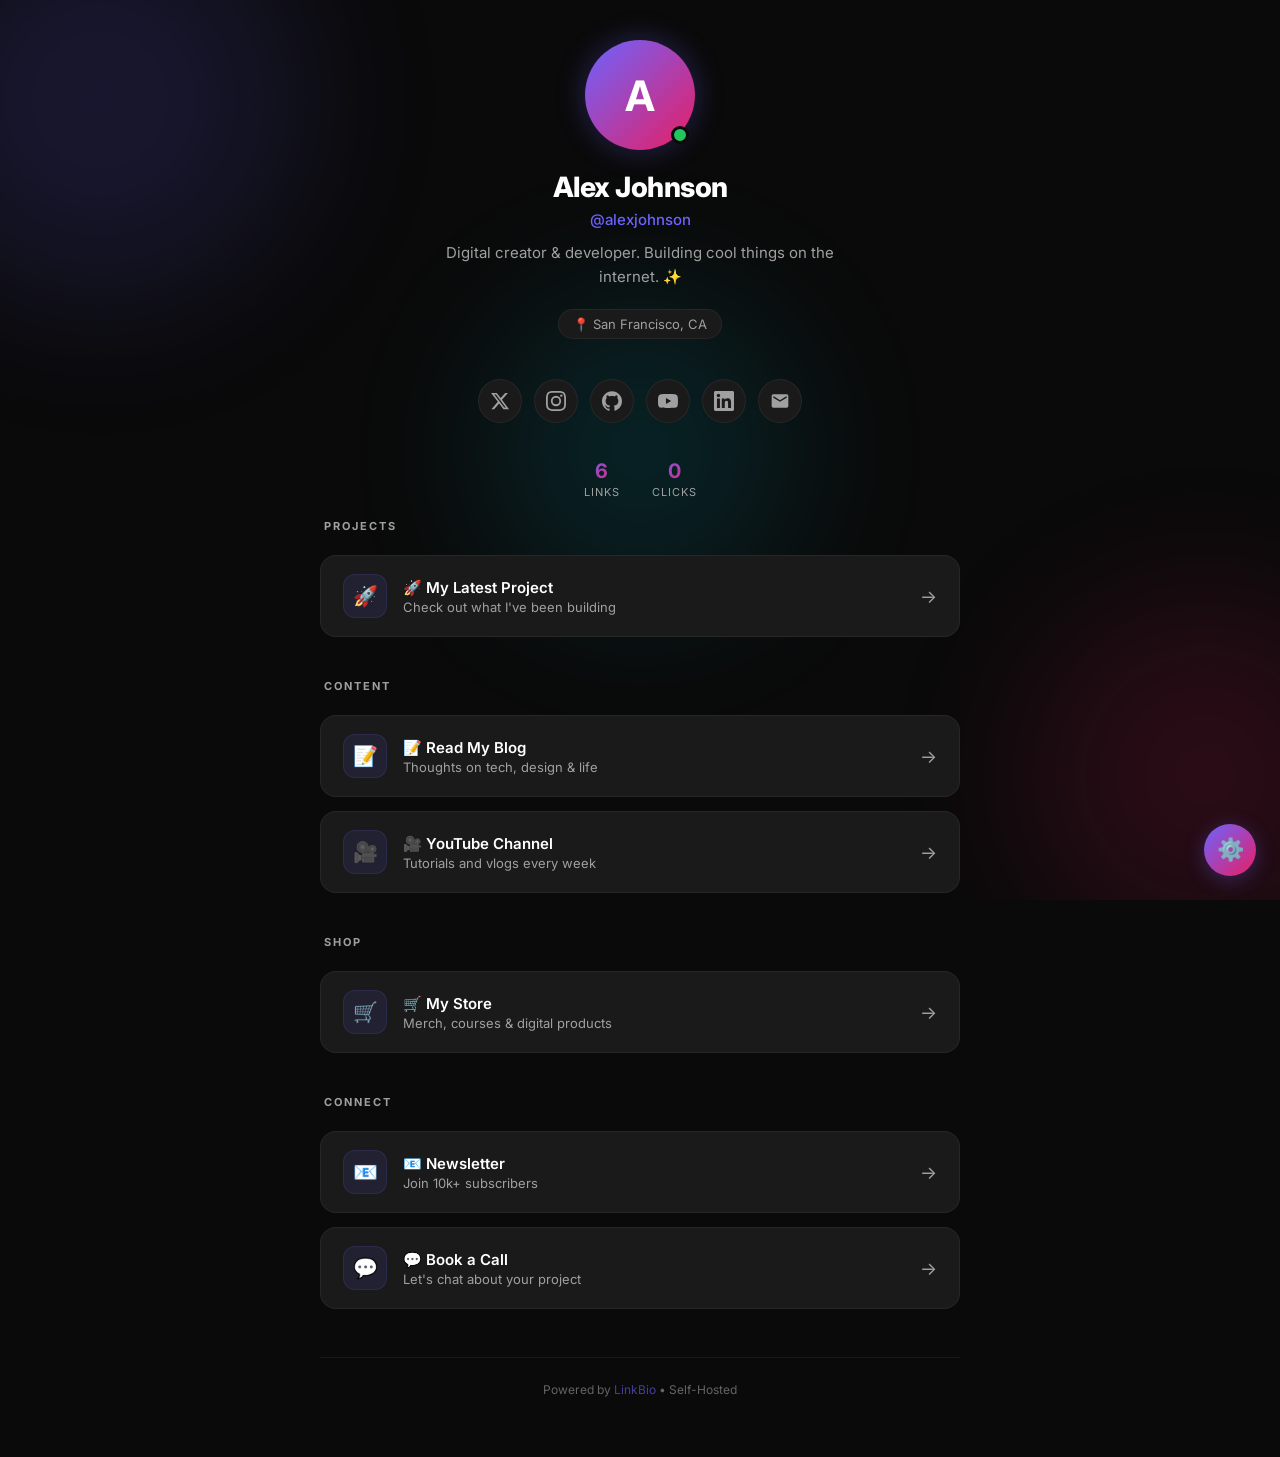
==== linktree.html @ ce6daad7 "Add files via upload" ====
<!DOCTYPE html>
<html lang="en">
<head>
    <meta charset="UTF-8">
    <meta name="viewport" content="width=device-width, initial-scale=1.0">
    <title>LinkBio - Self-Hosted Link in Bio Tool</title>
    <meta name="description" content="My links, all in one place.">
    <meta property="og:title" content="LinkBio">
    <meta property="og:description" content="All my important links in one place.">
    <meta property="og:type" content="website">
    <link rel="preconnect" href="https://fonts.googleapis.com">
    <link rel="preconnect" href="https://fonts.gstatic.com" crossorigin>
    <link href="https://fonts.googleapis.com/css2?family=Inter:wght@300;400;500;600;700;800&display=swap" rel="stylesheet">
    <style>
        :root {
            --bg-primary: #0a0a0a;
            --bg-secondary: #141414;
            --bg-card: #1a1a1a;
            --bg-card-hover: #222222;
            --text-primary: #ffffff;
            --text-secondary: #a0a0a0;
            --accent: #6c63ff;
            --accent-hover: #5a52d5;
            --accent-glow: rgba(108, 99, 255, 0.3);
            --border: rgba(255, 255, 255, 0.06);
            --border-hover: rgba(255, 255, 255, 0.12);
            --gradient-1: linear-gradient(135deg, #6c63ff 0%, #e91e63 100%);
            --gradient-2: linear-gradient(135deg, #667eea 0%, #764ba2 100%);
            --shadow-sm: 0 2px 8px rgba(0, 0, 0, 0.3);
            --shadow-md: 0 4px 20px rgba(0, 0, 0, 0.4);
            --shadow-lg: 0 8px 40px rgba(0, 0, 0, 0.5);
            --radius: 16px;
            --radius-sm: 12px;
            --transition: all 0.3s cubic-bezier(0.4, 0, 0.2, 1);
        }

        * {
            margin: 0;
            padding: 0;
            box-sizing: border-box;
        }

        body {
            font-family: 'Inter', -apple-system, BlinkMacSystemFont, sans-serif;
            background: var(--bg-primary);
            color: var(--text-primary);
            min-height: 100vh;
            overflow-x: hidden;
            -webkit-font-smoothing: antialiased;
            -moz-osx-font-smoothing: grayscale;
        }

        .bg-effects {
            position: fixed;
            top: 0;
            left: 0;
            width: 100%;
            height: 100%;
            z-index: 0;
            pointer-events: none;
            overflow: hidden;
        }

        .bg-orb {
            position: absolute;
            border-radius: 50%;
            filter: blur(80px);
            opacity: 0.15;
            animation: float 20s ease-in-out infinite;
        }

        .bg-orb-1 {
            width: 400px;
            height: 400px;
            background: #6c63ff;
            top: -100px;
            left: -100px;
            animation-delay: 0s;
        }

        .bg-orb-2 {
            width: 350px;
            height: 350px;
            background: #e91e63;
            bottom: -50px;
            right: -100px;
            animation-delay: -7s;
        }

        .bg-orb-3 {
            width: 300px;
            height: 300px;
            background: #00bcd4;
            top: 50%;
            left: 50%;
            transform: translate(-50%, -50%);
            animation-delay: -14s;
        }

        @keyframes float {
            0%, 100% { transform: translate(0, 0) scale(1); }
            25% { transform: translate(30px, -30px) scale(1.05); }
            50% { transform: translate(-20px, 20px) scale(0.95); }
            75% { transform: translate(20px, 10px) scale(1.02); }
        }

        .container {
            position: relative;
            z-index: 1;
            max-width: 680px;
            margin: 0 auto;
            padding: 40px 20px 60px;
        }

        /* Admin Panel */
        .admin-toggle {
            position: fixed;
            bottom: 24px;
            right: 24px;
            z-index: 1000;
            width: 52px;
            height: 52px;
            border-radius: 50%;
            background: var(--gradient-1);
            border: none;
            color: white;
            font-size: 22px;
            cursor: pointer;
            box-shadow: 0 4px 20px var(--accent-glow);
            transition: var(--transition);
            display: flex;
            align-items: center;
            justify-content: center;
        }

        .admin-toggle:hover {
            transform: scale(1.1);
            box-shadow: 0 6px 30px var(--accent-glow);
        }

        .admin-overlay {
            display: none;
            position: fixed;
            top: 0;
            left: 0;
            width: 100%;
            height: 100%;
            background: rgba(0, 0, 0, 0.7);
            backdrop-filter: blur(8px);
            z-index: 999;
            animation: fadeIn 0.3s ease;
        }

        .admin-overlay.active {
            display: flex;
            align-items: center;
            justify-content: center;
        }

        @keyframes fadeIn {
            from { opacity: 0; }
            to { opacity: 1; }
        }

        .admin-panel {
            background: var(--bg-secondary);
            border: 1px solid var(--border);
            border-radius: var(--radius);
            padding: 32px;
            width: 90%;
            max-width: 560px;
            max-height: 85vh;
            overflow-y: auto;
            box-shadow: var(--shadow-lg);
            animation: slideUp 0.3s ease;
        }

        .admin-panel::-webkit-scrollbar {
            width: 6px;
        }

        .admin-panel::-webkit-scrollbar-track {
            background: transparent;
        }

        .admin-panel::-webkit-scrollbar-thumb {
            background: var(--border-hover);
            border-radius: 3px;
        }

        @keyframes slideUp {
            from { transform: translateY(30px); opacity: 0; }
            to { transform: translateY(0); opacity: 1; }
        }

        .admin-header {
            display: flex;
            align-items: center;
            justify-content: space-between;
            margin-bottom: 28px;
        }

        .admin-header h2 {
            font-size: 22px;
            font-weight: 700;
            background: var(--gradient-1);
            -webkit-background-clip: text;
            -webkit-text-fill-color: transparent;
            background-clip: text;
        }

        .admin-close {
            background: none;
            border: none;
            color: var(--text-secondary);
            font-size: 28px;
            cursor: pointer;
            padding: 4px;
            transition: var(--transition);
            line-height: 1;
        }

        .admin-close:hover {
            color: var(--text-primary);
        }

        .admin-section {
            margin-bottom: 28px;
        }

        .admin-section h3 {
            font-size: 13px;
            font-weight: 600;
            text-transform: uppercase;
            letter-spacing: 1.5px;
            color: var(--text-secondary);
            margin-bottom: 14px;
        }

        .form-group {
            margin-bottom: 16px;
        }

        .form-group label {
            display: block;
            font-size: 13px;
            font-weight: 500;
            color: var(--text-secondary);
            margin-bottom: 6px;
        }

        .form-group input,
        .form-group textarea,
        .form-group select {
            width: 100%;
            padding: 12px 16px;
            background: var(--bg-card);
            border: 1px solid var(--border);
            border-radius: var(--radius-sm);
            color: var(--text-primary);
            font-size: 14px;
            font-family: inherit;
            transition: var(--transition);
            outline: none;
        }

        .form-group input:focus,
        .form-group textarea:focus,
        .form-group select:focus {
            border-color: var(--accent);
            box-shadow: 0 0 0 3px var(--accent-glow);
        }

        .form-group textarea {
            resize: vertical;
            min-height: 80px;
        }

        .btn {
            display: inline-flex;
            align-items: center;
            gap: 8px;
            padding: 12px 24px;
            border-radius: var(--radius-sm);
            font-size: 14px;
            font-weight: 600;
            font-family: inherit;
            cursor: pointer;
            transition: var(--transition);
            border: none;
            text-decoration: none;
        }

        .btn-primary {
            background: var(--gradient-1);
            color: white;
            box-shadow: 0 4px 15px var(--accent-glow);
        }

        .btn-primary:hover {
            transform: translateY(-1px);
            box-shadow: 0 6px 25px var(--accent-glow);
        }

        .btn-secondary {
            background: var(--bg-card);
            color: var(--text-primary);
            border: 1px solid var(--border);
        }

        .btn-secondary:hover {
            border-color: var(--border-hover);
            background: var(--bg-card-hover);
        }

        .btn-danger {
            background: rgba(239, 68, 68, 0.15);
            color: #ef4444;
            border: 1px solid rgba(239, 68, 68, 0.2);
        }

        .btn-danger:hover {
            background: rgba(239, 68, 68, 0.25);
        }

        .btn-sm {
            padding: 8px 14px;
            font-size: 12px;
        }

        .admin-link-item {
            background: var(--bg-card);
            border: 1px solid var(--border);
            border-radius: var(--radius-sm);
            padding: 16px;
            margin-bottom: 12px;
            transition: var(--transition);
        }

        .admin-link-item:hover {
            border-color: var(--border-hover);
        }

        .admin-link-header {
            display: flex;
            align-items: center;
            justify-content: space-between;
            margin-bottom: 12px;
        }

        .admin-link-title {
            font-weight: 600;
            font-size: 14px;
        }

        .admin-link-actions {
            display: flex;
            gap: 6px;
        }

        .admin-btn-row {
            display: flex;
            gap: 10px;
            flex-wrap: wrap;
        }

        /* Profile Section */
        .profile {
            text-align: center;
            margin-bottom: 40px;
        }

        .avatar-wrapper {
            position: relative;
            display: inline-block;
            margin-bottom: 20px;
        }

        .avatar {
            width: 110px;
            height: 110px;
            border-radius: 50%;
            object-fit: cover;
            border: 3px solid transparent;
            background-image: var(--gradient-1);
            background-origin: border-box;
            background-clip: content-box, border-box;
            box-shadow: 0 0 30px var(--accent-glow);
            transition: var(--transition);
        }

        .avatar:hover {
            transform: scale(1.05);
            box-shadow: 0 0 40px var(--accent-glow);
        }

        .avatar-placeholder {
            width: 110px;
            height: 110px;
            border-radius: 50%;
            background: var(--gradient-1);
            display: flex;
            align-items: center;
            justify-content: center;
            font-size: 42px;
            font-weight: 700;
            color: white;
            box-shadow: 0 0 30px var(--accent-glow);
            transition: var(--transition);
        }

        .avatar-placeholder:hover {
            transform: scale(1.05);
        }

        .status-dot {
            position: absolute;
            bottom: 6px;
            right: 6px;
            width: 18px;
            height: 18px;
            background: #22c55e;
            border-radius: 50%;
            border: 3px solid var(--bg-primary);
            animation: pulse 2s infinite;
        }

        @keyframes pulse {
            0%, 100% { box-shadow: 0 0 0 0 rgba(34, 197, 94, 0.4); }
            50% { box-shadow: 0 0 0 8px rgba(34, 197, 94, 0); }
        }

        .profile-name {
            font-size: 28px;
            font-weight: 800;
            margin-bottom: 6px;
            letter-spacing: -0.5px;
        }

        .profile-handle {
            font-size: 15px;
            color: var(--accent);
            margin-bottom: 12px;
            font-weight: 500;
        }

        .profile-bio {
            font-size: 15px;
            color: var(--text-secondary);
            line-height: 1.6;
            max-width: 420px;
            margin: 0 auto 20px;
        }

        .profile-location {
            display: inline-flex;
            align-items: center;
            gap: 6px;
            font-size: 13px;
            color: var(--text-secondary);
            background: var(--bg-card);
            padding: 6px 14px;
            border-radius: 20px;
            border: 1px solid var(--border);
        }

        /* Social Icons */
        .social-icons {
            display: flex;
            justify-content: center;
            gap: 12px;
            margin: 24px 0 36px;
            flex-wrap: wrap;
        }

        .social-icon {
            width: 44px;
            height: 44px;
            border-radius: 50%;
            background: var(--bg-card);
            border: 1px solid var(--border);
            display: flex;
            align-items: center;
            justify-content: center;
            color: var(--text-secondary);
            text-decoration: none;
            font-size: 18px;
            transition: var(--transition);
        }

        .social-icon:hover {
            background: var(--accent);
            border-color: var(--accent);
            color: white;
            transform: translateY(-3px);
            box-shadow: 0 8px 25px var(--accent-glow);
        }

        .social-icon svg {
            width: 20px;
            height: 20px;
            fill: currentColor;
        }

        /* Links */
        .links-section {
            display: flex;
            flex-direction: column;
            gap: 14px;
        }

        .link-card {
            display: flex;
            align-items: center;
            padding: 18px 22px;
            background: var(--bg-card);
            border: 1px solid var(--border);
            border-radius: var(--radius);
            text-decoration: none;
            color: var(--text-primary);
            transition: var(--transition);
            position: relative;
            overflow: hidden;
            cursor: pointer;
        }

        .link-card::before {
            content: '';
            position: absolute;
            top: 0;
            left: 0;
            width: 100%;
            height: 100%;
            background: var(--gradient-1);
            opacity: 0;
            transition: opacity 0.3s ease;
        }

        .link-card:hover {
            transform: translateY(-3px);
            border-color: var(--border-hover);
            box-shadow: var(--shadow-md);
        }

        .link-card:hover::before {
            opacity: 0.05;
        }

        .link-card:active {
            transform: translateY(-1px);
        }

        .link-icon {
            width: 44px;
            height: 44px;
            border-radius: var(--radius-sm);
            display: flex;
            align-items: center;
            justify-content: center;
            font-size: 20px;
            margin-right: 16px;
            flex-shrink: 0;
            position: relative;
            z-index: 1;
            background: rgba(108, 99, 255, 0.1);
            border: 1px solid rgba(108, 99, 255, 0.15);
        }

        .link-content {
            flex: 1;
            min-width: 0;
            position: relative;
            z-index: 1;
        }

        .link-title {
            font-size: 15px;
            font-weight: 600;
            margin-bottom: 2px;
            white-space: nowrap;
            overflow: hidden;
            text-overflow: ellipsis;
        }

        .link-description {
            font-size: 13px;
            color: var(--text-secondary);
            white-space: nowrap;
            overflow: hidden;
            text-overflow: ellipsis;
        }

        .link-arrow {
            position: relative;
            z-index: 1;
            color: var(--text-secondary);
            font-size: 18px;
            margin-left: 12px;
            transition: var(--transition);
            flex-shrink: 0;
        }

        .link-card:hover .link-arrow {
            color: var(--accent);
            transform: translateX(3px);
        }

        /* Category Labels */
        .category-label {
            font-size: 11px;
            font-weight: 700;
            text-transform: uppercase;
            letter-spacing: 2px;
            color: var(--text-secondary);
            margin: 28px 0 8px;
            padding-left: 4px;
        }

        .category-label:first-child {
            margin-top: 0;
        }

        /* Footer */
        .footer {
            text-align: center;
            margin-top: 48px;
            padding-top: 24px;
            border-top: 1px solid var(--border);
        }

        .footer-text {
            font-size: 12px;
            color: var(--text-secondary);
            opacity: 0.6;
        }

        .footer-text a {
            color: var(--accent);
            text-decoration: none;
        }

        /* Stats */
        .stats-bar {
            display: flex;
            justify-content: center;
            gap: 32px;
            margin: 20px 0;
        }

        .stat-item {
            text-align: center;
        }

        .stat-number {
            font-size: 20px;
            font-weight: 700;
            background: var(--gradient-1);
            -webkit-background-clip: text;
            -webkit-text-fill-color: transparent;
            background-clip: text;
        }

        .stat-label {
            font-size: 11px;
            color: var(--text-secondary);
            text-transform: uppercase;
            letter-spacing: 1px;
            margin-top: 2px;
        }

        /* Theme selector */
        .theme-grid {
            display: grid;
            grid-template-columns: repeat(4, 1fr);
            gap: 8px;
        }

        .theme-option {
            width: 100%;
            aspect-ratio: 1;
            border-radius: 10px;
            border: 2px solid var(--border);
            cursor: pointer;
            transition: var(--transition);
            position: relative;
        }

        .theme-option:hover,
        .theme-option.active {
            border-color: var(--accent);
            transform: scale(1.05);
        }

        .theme-option.active::after {
            content: '✓';
            position: absolute;
            top: 50%;
            left: 50%;
            transform: translate(-50%, -50%);
            color: white;
            font-size: 16px;
            font-weight: bold;
            text-shadow: 0 1px 3px rgba(0,0,0,0.5);
        }

        /* Toast */
        .toast {
            position: fixed;
            bottom: 90px;
            left: 50%;
            transform: translateX(-50%) translateY(20px);
            background: var(--bg-card);
            color: var(--text-primary);
            padding: 12px 24px;
            border-radius: var(--radius-sm);
            border: 1px solid var(--border);
            font-size: 14px;
            font-weight: 500;
            box-shadow: var(--shadow-lg);
            opacity: 0;
            transition: all 0.3s ease;
            z-index: 2000;
            pointer-events: none;
        }

        .toast.show {
            opacity: 1;
            transform: translateX(-50%) translateY(0);
        }

        /* Password modal */
        .password-modal {
            display: none;
            position: fixed;
            top: 0;
            left: 0;
            width: 100%;
            height: 100%;
            background: rgba(0,0,0,0.8);
            backdrop-filter: blur(8px);
            z-index: 1001;
            align-items: center;
            justify-content: center;
        }

        .password-modal.active {
            display: flex;
        }

        .password-box {
            background: var(--bg-secondary);
            border: 1px solid var(--border);
            border-radius: var(--radius);
            padding: 32px;
            width: 90%;
            max-width: 380px;
            text-align: center;
            animation: slideUp 0.3s ease;
        }

        .password-box h3 {
            margin-bottom: 8px;
            font-size: 18px;
        }

        .password-box p {
            color: var(--text-secondary);
            font-size: 13px;
            margin-bottom: 20px;
        }

        .password-box .form-group {
            margin-bottom: 16px;
        }

        .password-error {
            color: #ef4444;
            font-size: 13px;
            margin-top: 8px;
            display: none;
        }

        /* Responsive */
        @media (max-width: 480px) {
            .container {
                padding: 24px 16px 48px;
            }

            .profile-name {
                font-size: 24px;
            }

            .link-card {
                padding: 14px 16px;
            }

            .link-icon {
                width: 38px;
                height: 38px;
                font-size: 17px;
                margin-right: 12px;
            }

            .admin-panel {
                padding: 24px;
                width: 95%;
            }

            .stats-bar {
                gap: 24px;
            }

            .social-icons {
                gap: 8px;
            }
        }

        /* Animations */
        .fade-in {
            animation: fadeInUp 0.5s ease forwards;
            opacity: 0;
        }

        @keyframes fadeInUp {
            from { opacity: 0; transform: translateY(15px); }
            to { opacity: 1; transform: translateY(0); }
        }

        .link-card:nth-child(1) { animation-delay: 0.05s; }
        .link-card:nth-child(2) { animation-delay: 0.1s; }
        .link-card:nth-child(3) { animation-delay: 0.15s; }
        .link-card:nth-child(4) { animation-delay: 0.2s; }
        .link-card:nth-child(5) { animation-delay: 0.25s; }
        .link-card:nth-child(6) { animation-delay: 0.3s; }
        .link-card:nth-child(7) { animation-delay: 0.35s; }
        .link-card:nth-child(8) { animation-delay: 0.4s; }
        .link-card:nth-child(9) { animation-delay: 0.45s; }
        .link-card:nth-child(10) { animation-delay: 0.5s; }

        /* Print */
        @media print {
            .admin-toggle, .bg-effects, .toast { display: none !important; }
            body { background: white; color: black; }
        }
    </style>
</head>
<body>
    <div class="bg-effects">
        <div class="bg-orb bg-orb-1"></div>
        <div class="bg-orb bg-orb-2"></div>
        <div class="bg-orb bg-orb-3"></div>
    </div>

    <div class="container" id="mainContainer">
        <!-- Content rendered by JS -->
    </div>

    <button class="admin-toggle" id="adminToggle" title="Admin Panel">⚙️</button>

    <div class="toast" id="toast"></div>

    <!-- Password Modal -->
    <div class="password-modal" id="passwordModal">
        <div class="password-box">
            <h3>🔒 Admin Access</h3>
            <p>Enter your password to access the admin panel.</p>
            <div class="form-group">
                <input type="password" id="passwordInput" placeholder="Enter password..." autocomplete="off">
                <div class="password-error" id="passwordError">Incorrect password. Please try again.</div>
            </div>
            <div class="admin-btn-row" style="justify-content: center;">
                <button class="btn btn-primary" onclick="checkPassword()">Unlock</button>
                <button class="btn btn-secondary" onclick="closePasswordModal()">Cancel</button>
            </div>
        </div>
    </div>

    <!-- Admin Panel -->
    <div class="admin-overlay" id="adminOverlay">
        <div class="admin-panel">
            <div class="admin-header">
                <h2>⚡ Admin Panel</h2>
                <button class="admin-close" onclick="closeAdmin()">&times;</button>
            </div>

            <!-- Profile Settings -->
            <div class="admin-section">
                <h3>👤 Profile</h3>
                <div class="form-group">
                    <label>Display Name</label>
                    <input type="text" id="editName" placeholder="Your Name">
                </div>
                <div class="form-group">
                    <label>Handle / Username</label>
                    <input type="text" id="editHandle" placeholder="@username">
                </div>
                <div class="form-group">
                    <label>Bio</label>
                    <textarea id="editBio" placeholder="Write something about yourself..."></textarea>
                </div>
                <div class="form-group">
                    <label>Location</label>
                    <input type="text" id="editLocation" placeholder="City, Country">
                </div>
                <div class="form-group">
                    <label>Avatar URL (leave empty for initial)</label>
                    <input type="text" id="editAvatar" placeholder="https://example.com/photo.jpg">
                </div>
                <button class="btn btn-primary" onclick="saveProfile()">💾 Save Profile</button>
            </div>

            <!-- Social Links -->
            <div class="admin-section">
                <h3>🌐 Social Icons</h3>
                <div id="socialEditor"></div>
                <div class="admin-btn-row" style="margin-top: 12px;">
                    <button class="btn btn-secondary btn-sm" onclick="addSocial()">+ Add Social</button>
                    <button class="btn btn-primary btn-sm" onclick="saveSocials()">💾 Save Socials</button>
                </div>
            </div>

            <!-- Links Manager -->
            <div class="admin-section">
                <h3>🔗 Links</h3>
                <div id="linksEditor"></div>
                <div class="admin-btn-row" style="margin-top: 12px;">
                    <button class="btn btn-secondary btn-sm" onclick="addLink()">+ Add Link</button>
                    <button class="btn btn-primary btn-sm" onclick="saveLinks()">💾 Save Links</button>
                </div>
            </div>

            <!-- Settings -->
            <div class="admin-section">
                <h3>🔐 Security</h3>
                <div class="form-group">
                    <label>Admin Password</label>
                    <input type="password" id="editPassword" placeholder="Change admin password">
                </div>
                <button class="btn btn-primary btn-sm" onclick="savePassword()">🔑 Update Password</button>
            </div>

            <!-- Export / Import -->
            <div class="admin-section">
                <h3>📦 Data</h3>
                <div class="admin-btn-row">
                    <button class="btn btn-secondary btn-sm" onclick="exportData()">📤 Export</button>
                    <button class="btn btn-secondary btn-sm" onclick="document.getElementById('importFile').click()">📥 Import</button>
                    <input type="file" id="importFile" accept=".json" style="display:none" onchange="importData(event)">
                    <button class="btn btn-danger btn-sm" onclick="resetData()">🗑 Reset All</button>
                </div>
            </div>
        </div>
    </div>

    <script>
        // ============================================
        // DEFAULT CONFIGURATION - Edit these values!
        // ============================================
        const DEFAULT_DATA = {
            profile: {
                name: "Alex Johnson",
                handle: "@alexjohnson",
                bio: "Digital creator & developer. Building cool things on the internet. ✨",
                location: "San Francisco, CA",
                avatar: ""
            },
            password: "admin123",
            socials: [
                { platform: "twitter", url: "https://twitter.com" },
                { platform: "instagram", url: "https://instagram.com" },
                { platform: "github", url: "https://github.com" },
                { platform: "youtube", url: "https://youtube.com" },
                { platform: "linkedin", url: "https://linkedin.com" },
                { platform: "email", url: "mailto:hello@example.com" }
            ],
            links: [
                {
                    title: "🚀 My Latest Project",
                    description: "Check out what I've been building",
                    url: "https://example.com/project",
                    icon: "🚀",
                    category: "Projects",
                    active: true
                },
                {
                    title: "📝 Read My Blog",
                    description: "Thoughts on tech, design & life",
                    url: "https://example.com/blog",
                    icon: "📝",
                    category: "Content",
                    active: true
                },
                {
                    title: "🎥 YouTube Channel",
                    description: "Tutorials and vlogs every week",
                    url: "https://youtube.com",
                    icon: "🎥",
                    category: "Content",
                    active: true
                },
                {
                    title: "🛒 My Store",
                    description: "Merch, courses & digital products",
                    url: "https://example.com/store",
                    icon: "🛒",
                    category: "Shop",
                    active: true
                },
                {
                    title: "📧 Newsletter",
                    description: "Join 10k+ subscribers",
                    url: "https://example.com/newsletter",
                    icon: "📧",
                    category: "Connect",
                    active: true
                },
                {
                    title: "💬 Book a Call",
                    description: "Let's chat about your project",
                    url: "https://calendly.com",
                    icon: "💬",
                    category: "Connect",
                    active: true
                }
            ],
            clicks: {}
        };

        // ============================================
        // SVG Icons for Social Platforms
        // ============================================
        const SOCIAL_ICONS = {
            twitter: '<svg viewBox="0 0 24 24"><path d="M18.244 2.25h3.308l-7.227 8.26 8.502 11.24H16.17l-5.214-6.817L4.99 21.75H1.68l7.73-8.835L1.254 2.25H8.08l4.713 6.231zm-1.161 17.52h1.833L7.084 4.126H5.117z"/></svg>',
            instagram: '<svg viewBox="0 0 24 24"><path d="M12 2.163c3.204 0 3.584.012 4.85.07 3.252.148 4.771 1.691 4.919 4.919.058 1.265.069 1.645.069 4.849 0 3.205-.012 3.584-.069 4.849-.149 3.225-1.664 4.771-4.919 4.919-1.266.058-1.644.07-4.85.07-3.204 0-3.584-.012-4.849-.07-3.26-.149-4.771-1.699-4.919-4.92-.058-1.265-.07-1.644-.07-4.849 0-3.204.013-3.583.07-4.849.149-3.227 1.664-4.771 4.919-4.919 1.266-.057 1.645-.069 4.849-.069zM12 0C8.741 0 8.333.014 7.053.072 2.695.272.273 2.69.073 7.052.014 8.333 0 8.741 0 12c0 3.259.014 3.668.072 4.948.2 4.358 2.618 6.78 6.98 6.98C8.333 23.986 8.741 24 12 24c3.259 0 3.668-.014 4.948-.072 4.354-.2 6.782-2.618 6.979-6.98.059-1.28.073-1.689.073-4.948 0-3.259-.014-3.667-.072-4.947-.196-4.354-2.617-6.78-6.979-6.98C15.668.014 15.259 0 12 0zm0 5.838a6.162 6.162 0 100 12.324 6.162 6.162 0 000-12.324zM12 16a4 4 0 110-8 4 4 0 010 8zm6.406-11.845a1.44 1.44 0 100 2.881 1.44 1.44 0 000-2.881z"/></svg>',
            github: '<svg viewBox="0 0 24 24"><path d="M12 .297c-6.63 0-12 5.373-12 12 0 5.303 3.438 9.8 8.205 11.385.6.113.82-.258.82-.577 0-.285-.01-1.04-.015-2.04-3.338.724-4.042-1.61-4.042-1.61C4.422 18.07 3.633 17.7 3.633 17.7c-1.087-.744.084-.729.084-.729 1.205.084 1.838 1.236 1.838 1.236 1.07 1.835 2.809 1.305 3.495.998.108-.776.417-1.305.76-1.605-2.665-.3-5.466-1.332-5.466-5.93 0-1.31.465-2.38 1.235-3.22-.135-.303-.54-1.523.105-3.176 0 0 1.005-.322 3.3 1.23.96-.267 1.98-.399 3-.405 1.02.006 2.04.138 3 .405 2.28-1.552 3.285-1.23 3.285-1.23.645 1.653.24 2.873.12 3.176.765.84 1.23 1.91 1.23 3.22 0 4.61-2.805 5.625-5.475 5.92.42.36.81 1.096.81 2.22 0 1.606-.015 2.896-.015 3.286 0 .315.21.69.825.57C20.565 22.092 24 17.592 24 12.297c0-6.627-5.373-12-12-12"/></svg>',
            youtube: '<svg viewBox="0 0 24 24"><path d="M23.498 6.186a3.016 3.016 0 0 0-2.122-2.136C19.505 3.545 12 3.545 12 3.545s-7.505 0-9.377.505A3.017 3.017 0 0 0 .502 6.186C0 8.07 0 12 0 12s0 3.93.502 5.814a3.016 3.016 0 0 0 2.122 2.136c1.871.505 9.376.505 9.376.505s7.505 0 9.377-.505a3.015 3.015 0 0 0 2.122-2.136C24 15.93 24 12 24 12s0-3.93-.502-5.814zM9.545 15.568V8.432L15.818 12l-6.273 3.568z"/></svg>',
            linkedin: '<svg viewBox="0 0 24 24"><path d="M20.447 20.452h-3.554v-5.569c0-1.328-.027-3.037-1.852-3.037-1.853 0-2.136 1.445-2.136 2.939v5.667H9.351V9h3.414v1.561h.046c.477-.9 1.637-1.85 3.37-1.85 3.601 0 4.267 2.37 4.267 5.455v6.286zM5.337 7.433c-1.144 0-2.063-.926-2.063-2.065 0-1.138.92-2.063 2.063-2.063 1.14 0 2.064.925 2.064 2.063 0 1.139-.925 2.065-2.064 2.065zm1.782 13.019H3.555V9h3.564v11.452zM22.225 0H1.771C.792 0 0 .774 0 1.729v20.542C0 23.227.792 24 1.771 24h20.451C23.2 24 24 23.227 24 22.271V1.729C24 .774 23.2 0 22.222 0h.003z"/></svg>',
            tiktok: '<svg viewBox="0 0 24 24"><path d="M12.525.02c1.31-.02 2.61-.01 3.91-.02.08 1.53.63 3.09 1.75 4.17 1.12 1.11 2.7 1.62 4.24 1.79v4.03c-1.44-.05-2.89-.35-4.2-.97-.57-.26-1.1-.59-1.62-.93-.01 2.92.01 5.84-.02 8.75-.08 1.4-.54 2.79-1.35 3.94-1.31 1.92-3.58 3.17-5.91 3.21-1.43.08-2.86-.31-4.08-1.03-2.02-1.19-3.44-3.37-3.65-5.71-.02-.5-.03-1-.01-1.49.18-1.9 1.12-3.72 2.58-4.96 1.66-1.44 3.98-2.13 6.15-1.72.02 1.48-.04 2.96-.04 4.44-.99-.32-2.15-.23-3.02.37-.63.41-1.11 1.04-1.36 1.75-.21.51-.15 1.07-.14 1.61.24 1.64 1.82 3.02 3.5 2.87 1.12-.01 2.19-.66 2.77-1.61.19-.33.4-.67.41-1.06.1-1.79.06-3.57.07-5.36.01-4.03-.01-8.05.02-12.07z"/></svg>',
            discord: '<svg viewBox="0 0 24 24"><path d="M20.317 4.3698a19.7913 19.7913 0 00-4.8851-1.5152.0741.0741 0 00-.0785.0371c-.211.3753-.4447.8648-.6083 1.2495-1.8447-.2762-3.68-.2762-5.4868 0-.1636-.3933-.4058-.8742-.6177-1.2495a.077.077 0 00-.0785-.037 19.7363 19.7363 0 00-4.8852 1.515.0699.0699 0 00-.0321.0277C.5334 9.0458-.319 13.5799.0992 18.0578a.0824.0824 0 00.0312.0561c2.0528 1.5076 4.0413 2.4228 5.9929 3.0294a.0777.0777 0 00.0842-.0276c.4616-.6304.8731-1.2952 1.226-1.9942a.076.076 0 00-.0416-.1057c-.6528-.2476-1.2743-.5495-1.8722-.8923a.077.077 0 01-.0076-.1277c.1258-.0943.2517-.1923.3718-.2914a.0743.0743 0 01.0776-.0105c3.9278 1.7933 8.18 1.7933 12.0614 0a.0739.0739 0 01.0785.0095c.1202.099.246.1981.3728.2924a.077.077 0 01-.0066.1276 12.2986 12.2986 0 01-1.873.8914.0766.0766 0 00-.0407.1067c.3604.698.7719 1.3628 1.225 1.9932a.076.076 0 00.0842.0286c1.961-.6067 3.9495-1.5219 6.0023-3.0294a.077.077 0 00.0313-.0552c.5004-5.177-.8382-9.6739-3.5485-13.6604a.061.061 0 00-.0312-.0286zM8.02 15.3312c-1.1825 0-2.1569-1.0857-2.1569-2.419 0-1.3332.9555-2.4189 2.157-2.4189 1.2108 0 2.1757 1.0952 2.1568 2.419 0 1.3332-.9555 2.4189-2.1569 2.4189zm7.9748 0c-1.1825 0-2.1569-1.0857-2.1569-2.419 0-1.3332.9554-2.4189 2.1569-2.4189 1.2108 0 2.1757 1.0952 2.1568 2.419 0 1.3332-.946 2.4189-2.1568 2.4189z"/></svg>',
            twitch: '<svg viewBox="0 0 24 24"><path d="M11.571 4.714h1.715v5.143H11.57zm4.715 0H18v5.143h-1.714zM6 0L1.714 4.286v15.428h5.143V24l4.286-4.286h3.428L22.286 12V0zm14.571 11.143l-3.428 3.428h-3.429l-3 3v-3H6.857V1.714h13.714z"/></svg>',
            spotify: '<svg viewBox="0 0 24 24"><path d="M12 0C5.4 0 0 5.4 0 12s5.4 12 12 12 12-5.4 12-12S18.66 0 12 0zm5.521 17.34c-.24.359-.66.48-1.021.24-2.82-1.74-6.36-2.101-10.561-1.141-.418.122-.779-.179-.899-.539-.12-.421.18-.78.54-.9 4.56-1.021 8.52-.6 11.64 1.32.42.18.479.659.301 1.02zm1.44-3.3c-.301.42-.841.6-1.262.3-3.239-1.98-8.159-2.58-11.939-1.38-.479.12-1.02-.12-1.14-.6-.12-.48.12-1.021.6-1.141C9.6 9.9 15 10.561 18.72 12.84c.361.181.54.78.241 1.2zm.12-3.36C15.24 8.4 8.82 8.16 5.16 9.301c-.6.179-1.2-.181-1.38-.721-.18-.601.18-1.2.72-1.381 4.26-1.26 11.28-1.02 15.721 1.621.539.3.719 1.02.419 1.56-.299.421-1.02.599-1.559.3z"/></svg>',
            website: '<svg viewBox="0 0 24 24"><path d="M12 2C6.48 2 2 6.48 2 12s4.48 10 10 10 10-4.48 10-10S17.52 2 12 2zm-1 17.93c-3.95-.49-7-3.85-7-7.93 0-.62.08-1.21.21-1.79L9 15v1c0 1.1.9 2 2 2v1.93zm6.9-2.54c-.26-.81-1-1.39-1.9-1.39h-1v-3c0-.55-.45-1-1-1H8v-2h2c.55 0 1-.45 1-1V7h2c1.1 0 2-.9 2-2v-.41c2.93 1.19 5 4.06 5 7.41 0 2.08-.8 3.97-2.1 5.39z"/></svg>',
            email: '<svg viewBox="0 0 24 24"><path d="M20 4H4c-1.1 0-1.99.9-1.99 2L2 18c0 1.1.9 2 2 2h16c1.1 0 2-.9 2-2V6c0-1.1-.9-2-2-2zm0 4l-8 5-8-5V6l8 5 8-5v2z"/></svg>',
            facebook: '<svg viewBox="0 0 24 24"><path d="M24 12.073c0-6.627-5.373-12-12-12s-12 5.373-12 12c0 5.99 4.388 10.954 10.125 11.854v-8.385H7.078v-3.47h3.047V9.43c0-3.007 1.792-4.669 4.533-4.669 1.312 0 2.686.235 2.686.235v2.953H15.83c-1.491 0-1.956.925-1.956 1.874v2.25h3.328l-.532 3.47h-2.796v8.385C19.612 23.027 24 18.062 24 12.073z"/></svg>',
            pinterest: '<svg viewBox="0 0 24 24"><path d="M12.017 0C5.396 0 .029 5.367.029 11.987c0 5.079 3.158 9.417 7.618 11.162-.105-.949-.199-2.403.041-3.439.219-.937 1.406-5.957 1.406-5.957s-.359-.72-.359-1.781c0-1.668.967-2.914 2.171-2.914 1.023 0 1.518.769 1.518 1.69 0 1.029-.655 2.568-.994 3.995-.283 1.194.599 2.169 1.777 2.169 2.133 0 3.772-2.249 3.772-5.495 0-2.873-2.064-4.882-5.012-4.882-3.414 0-5.418 2.561-5.418 5.207 0 1.031.397 2.138.893 2.738a.36.36 0 01.083.345l-.333 1.36c-.053.22-.174.267-.402.161-1.499-.698-2.436-2.889-2.436-4.649 0-3.785 2.75-7.262 7.929-7.262 4.163 0 7.398 2.967 7.398 6.931 0 4.136-2.607 7.464-6.227 7.464-1.216 0-2.359-.631-2.75-1.378l-.748 2.853c-.271 1.043-1.002 2.35-1.492 3.146C9.57 23.812 10.763 24 12.017 24c6.624 0 11.99-5.367 11.99-11.988C24.007 5.367 18.641.001 12.017.001z"/></svg>'
        };

        const PLATFORM_OPTIONS = Object.keys(SOCIAL_ICONS);

        // ============================================
        // DATA MANAGEMENT
        // ============================================
        function getData() {
            const stored = localStorage.getItem('linkbio_data');
            if (stored) {
                try {
                    const parsed = JSON.parse(stored);
                    // Ensure clicks object exists
                    if (!parsed.clicks) parsed.clicks = {};
                    return parsed;
                } catch(e) {
                    return JSON.parse(JSON.stringify(DEFAULT_DATA));
                }
            }
            return JSON.parse(JSON.stringify(DEFAULT_DATA));
        }

        function saveData(data) {
            localStorage.setItem('linkbio_data', JSON.stringify(data));
        }

        function showToast(message) {
            const toast = document.getElementById('toast');
            toast.textContent = message;
            toast.classList.add('show');
            setTimeout(() => toast.classList.remove('show'), 2800);
        }

        // ============================================
        // RENDERING
        // ============================================
        function render() {
            const data = getData();
            const container = document.getElementById('mainContainer');

            // Group links by category
            const activeLinks = data.links.filter(l => l.active);
            const categories = {};
            const uncategorized = [];

            activeLinks.forEach(link => {
                if (link.category && link.category.trim()) {
                    if (!categories[link.category]) categories[link.category] = [];
                    categories[link.category].push(link);
                } else {
                    uncategorized.push(link);
                }
            });

            // Total clicks
            const totalClicks = Object.values(data.clicks || {}).reduce((a, b) => a + b, 0);

            let html = `
                <div class="profile fade-in">
                    <div class="avatar-wrapper">
                        ${data.profile.avatar
                            ? `<img src="${escapeHtml(data.profile.avatar)}" alt="${escapeHtml(data.profile.name)}" class="avatar" onerror="this.style.display='none';this.nextElementSibling.style.display='flex'"><div class="avatar-placeholder" style="display:none">${getInitial(data.profile.name)}</div>`
                            : `<div class="avatar-placeholder">${getInitial(data.profile.name)}</div>`
                        }
                        <div class="status-dot"></div>
                    </div>
                    <h1 class="profile-name">${escapeHtml(data.profile.name)}</h1>
                    ${data.profile.handle ? `<p class="profile-handle">${escapeHtml(data.profile.handle)}</p>` : ''}
                    ${data.profile.bio ? `<p class="profile-bio">${escapeHtml(data.profile.bio)}</p>` : ''}
                    ${data.profile.location ? `<span class="profile-location">📍 ${escapeHtml(data.profile.location)}</span>` : ''}
                </div>
            `;

            // Social icons
            if (data.socials && data.socials.length > 0) {
                html += '<div class="social-icons fade-in">';
                data.socials.forEach(social => {
                    const icon = SOCIAL_ICONS[social.platform] || SOCIAL_ICONS.website;
                    html += `<a href="${escapeHtml(social.url)}" class="social-icon" target="_blank" rel="noopener noreferrer" title="${escapeHtml(social.platform)}">${icon}</a>`;
                });
                html += '</div>';
            }

            // Stats
            html += `
                <div class="stats-bar fade-in">
                    <div class="stat-item">
                        <div class="stat-number">${activeLinks.length}</div>
                        <div class="stat-label">Links</div>
                    </div>
                    <div class="stat-item">
                        <div class="stat-number">${formatNumber(totalClicks)}</div>
                        <div class="stat-label">Clicks</div>
                    </div>
                </div>
            `;

            // Links
            html += '<div class="links-section">';

            // Render categorized links
            const categoryNames = Object.keys(categories);
            categoryNames.forEach(cat => {
                html += `<div class="category-label">${escapeHtml(cat)}</div>`;
                categories[cat].forEach((link, i) => {
                    html += renderLinkCard(link, data);
                });
            });

            // Render uncategorized
            if (uncategorized.length > 0 && categoryNames.length > 0) {
                html += `<div class="category-label">Other</div>`;
            }
            uncategorized.forEach(link => {
                html += renderLinkCard(link, data);
            });

            html += '</div>';

            // Footer
            html += `
                <div class="footer fade-in">
                    <p class="footer-text">Powered by <a href="#">LinkBio</a> • Self-Hosted</p>
                </div>
            `;

            container.innerHTML = html;
        }

        function renderLinkCard(link, data) {
            const clickCount = data.clicks[link.url] || 0;
            return `
                <a href="${escapeHtml(link.url)}" class="link-card fade-in" target="_blank" rel="noopener noreferrer" onclick="trackClick('${escapeHtml(link.url)}')">
                    <div class="link-icon">${link.icon || '🔗'}</div>
                    <div class="link-content">
                        <div class="link-title">${escapeHtml(link.title)}</div>
                        ${link.description ? `<div class="link-description">${escapeHtml(link.description)}</div>` : ''}
                    </div>
                    <span class="link-arrow">→</span>
                </a>
            `;
        }

        function escapeHtml(str) {
            if (!str) return '';
            const div = document.createElement('div');
            div.textContent = str;
            return div.innerHTML;
        }

        function getInitial(name) {
            return name ? name.charAt(0).toUpperCase() : '?';
        }

        function formatNumber(num) {
            if (num >= 1000000) return (num / 1000000).toFixed(1) + 'M';
            if (num >= 1000) return (num / 1000).toFixed(1) + 'K';
            return num.toString();
        }

        // ============================================
        // CLICK TRACKING
        // ============================================
        function trackClick(url) {
            const data = getData();
            if (!data.clicks) data.clicks = {};
            data.clicks[url] = (data.clicks[url] || 0) + 1;
            saveData(data);
        }

        // ============================================
        // ADMIN PANEL
        // ============================================
        let isAuthenticated = false;

        document.getElementById('adminToggle').addEventListener('click', () => {
            if (isAuthenticated) {
                openAdmin();
            } else {
                document.getElementById('passwordModal').classList.add('active');
                document.getElementById('passwordInput').focus();
            }
        });

        document.getElementById('passwordInput').addEventListener('keydown', (e) => {
            if (e.key === 'Enter') checkPassword();
        });

        function checkPassword() {
            const data = getData();
            const input = document.getElementById('passwordInput').value;
            if (input === data.password) {
                isAuthenticated = true;
                document.getElementById('passwordModal').classList.remove('active');
                document.getElementById('passwordInput').value = '';
                document.getElementById('passwordError').style.display = 'none';
                openAdmin();
            } else {
                document.getElementById('passwordError').style.display = 'block';
                document.getElementById('passwordInput').value = '';
                document.getElementById('passwordInput').focus();
            }
        }

        function closePasswordModal() {
            document.getElementById('passwordModal').classList.remove('active');
            document.getElementById('passwordInput').value = '';
            document.getElementById('passwordError').style.display = 'none';
        }

        function openAdmin() {
            const data = getData();

            // Populate profile fields
            document.getElementById('editName').value = data.profile.name || '';
            document.getElementById('editHandle').value = data.profile.handle || '';
            document.getElementById('editBio').value = data.profile.bio || '';
            document.getElementById('editLocation').value = data.profile.location || '';
            document.getElementById('editAvatar').value = data.profile.avatar || '';

            // Render social editor
            renderSocialEditor(data.socials);

            // Render links editor
            renderLinksEditor(data.links);

            document.getElementById('adminOverlay').classList.add('active');
        }

        function closeAdmin() {
            document.getElementById('adminOverlay').classList.remove('active');
        }

        // Close admin on overlay click
        document.getElementById('adminOverlay').addEventListener('click', (e) => {
            if (e.target === document.getElementById('adminOverlay')) {
                closeAdmin();
            }
        });

        // Close on Escape
        document.addEventListener('keydown', (e) => {
            if (e.key === 'Escape') {
                closeAdmin();
                closePasswordModal();
            }
        });

        // ============================================
        // PROFILE EDITOR
        // ============================================
        function saveProfile() {
            const data = getData();
            data.profile.name = document.getElementById('editName').value.trim();
            data.profile.handle = document.getElementById('editHandle').value.trim();
            data.profile.bio = document.getElementById('editBio').value.trim();
            data.profile.location = document.getElementById('editLocation').value.trim();
            data.profile.avatar = document.getElementById('editAvatar').value.trim();
            saveData(data);
            render();
            showToast('✅ Profile saved!');
        }

        // ============================================
        // SOCIAL EDITOR
        // ============================================
        function renderSocialEditor(socials) {
            const container = document.getElementById('socialEditor');
            let html = '';
            socials.forEach((social, i) => {
                html += `
                    <div class="admin-link-item" data-social-index="${i}">
                        <div class="admin-link-header">
                            <span class="admin-link-title">${social.platform}</span>
                            <div class="admin-link-actions">
                                <button class="btn btn-danger btn-sm" onclick="removeSocial(${i})">✕</button>
                            </div>
                        </div>
                        <div class="form-group" style="margin-bottom:8px">
                            <select onchange="updateSocialField(${i}, 'platform', this.value)">
                                ${PLATFORM_OPTIONS.map(p => `<option value="${p}" ${p === social.platform ? 'selected' : ''}>${p}</option>`).join('')}
                            </select>
                        </div>
                        <div class="form-group" style="margin-bottom:0">
                            <input type="url" value="${escapeHtml(social.url)}" placeholder="URL" onchange="updateSocialField(${i}, 'url', this.value)">
                        </div>
                    </div>
                `;
            });
            container.innerHTML = html;
        }

        function updateSocialField(index, field, value) {
            const data = getData();
            if (data.socials[index]) {
                data.socials[index][field] = value;
                saveData(data);
            }
        }

        function addSocial() {
            const data = getData();
            data.socials.push({ platform: 'website', url: 'https://' });
            saveData(data);
            renderSocialEditor(data.socials);
            showToast('➕ Social added!');
        }

        function removeSocial(index) {
            const data = getData();
            data.socials.splice(index, 1);
            saveData(data);
            renderSocialEditor(data.socials);
            showToast('🗑 Social removed');
        }

        function saveSocials() {
            render();
            showToast('✅ Socials saved!');
        }

        // ============================================
        // LINKS EDITOR
        // ============================================
        function renderLinksEditor(links) {
            const container = document.getElementById('linksEditor');
            let html = '';
            links.forEach((link, i) => {
                const clicks = getData().clicks[link.url] || 0;
                html += `
                    <div class="admin-link-item" data-link-index="${i}">
                        <div class="admin-link-header">
                            <span class="admin-link-title">${link.icon || '🔗'} ${escapeHtml(link.title || 'Untitled')}</span>
                            <div class="admin-link-actions">
                                ${i > 0 ? `<button class="btn btn-secondary btn-sm" onclick="moveLink(${i}, -1)">↑</button>` : ''}
                                ${i < links.length - 1 ? `<button class="btn btn-secondary btn-sm" onclick="moveLink(${i}, 1)">↓</button>` : ''}
                                <button class="btn btn-danger btn-sm" onclick="removeLink(${i})">✕</button>
                            </div>
                        </div>
                        <div style="display:grid; grid-template-columns:60px 1fr; gap:8px; margin-bottom:8px">
                            <div class="form-group" style="margin-bottom:0">
                                <input type="text" value="${escapeHtml(link.icon)}" placeholder="Icon" onchange="updateLinkField(${i}, 'icon', this.value)" style="text-align:center">
                            </div>
                            <div class="form-group" style="margin-bottom:0">
                                <input type="text" value="${escapeHtml(link.title)}" placeholder="Title" onchange="updateLinkField(${i}, 'title', this.value)">
                            </div>
                        </div>
                        <div class="form-group" style="margin-bottom:8px">
                            <input type="text" value="${escapeHtml(link.description)}" placeholder="Description (optional)" onchange="updateLinkField(${i}, 'description', this.value)">
                        </div>
                        <div class="form-group" style="margin-bottom:8px">
                            <input type="url" value="${escapeHtml(link.url)}" placeholder="URL" onchange="updateLinkField(${i}, 'url', this.value)">
                        </div>
                        <div style="display:grid; grid-template-columns:1fr auto; gap:8px; align-items:center;">
                            <div class="form-group" style="margin-bottom:0">
                                <input type="text" value="${escapeHtml(link.category)}" placeholder="Category (optional)" onchange="updateLinkField(${i}, 'category', this.value)">
                            </div>
                            <label style="display:flex; align-items:center; gap:6px; font-size:13px; color:var(--text-secondary); cursor:pointer; white-space:nowrap;">
                                <input type="checkbox" ${link.active ? 'checked' : ''} onchange="updateLinkField(${i}, 'active', this.checked)">
                                Active
                            </label>
                        </div>
                        ${clicks > 0 ? `<div style="margin-top:8px; font-size:12px; color:var(--text-secondary);">📊 ${clicks} clicks</div>` : ''}
                    </div>
                `;
            });
            container.innerHTML = html;
        }

        function updateLinkField(index, field, value) {
            const data = getData();
            if (data.links[index]) {
                data.links[index][field] = value;
                saveData(data);
            }
        }

        function addLink() {
            const data = getData();
            data.links.push({
                title: 'New Link',
                description: '',
                url: 'https://',
                icon: '🔗',
                category: '',
                active: true
            });
            saveData(data);
            renderLinksEditor(data.links);
            showToast('➕ Link added!');
        }

        function removeLink(index) {
            if (!confirm('Remove this link?')) return;
            const data = getData();
            data.links.splice(index, 1);
            saveData(data);
            renderLinksEditor(data.links);
            showToast('🗑 Link removed');
        }

        function moveLink(index, direction) {
            const data = getData();
            const newIndex = index + direction;
            if (newIndex < 0 || newIndex >= data.links.length) return;
            const temp = data.links[index];
            data.links[index] = data.links[newIndex];
            data.links[newIndex] = temp;
            saveData(data);
            renderLinksEditor(data.links);
        }

        function saveLinks() {
            render();
            showToast('✅ Links saved!');
        }

        // ============================================
        // PASSWORD
        // ============================================
        function savePassword() {
            const newPass = document.getElementById('editPassword').value.trim();
            if (!newPass) {
                showToast('⚠️ Password cannot be empty');
                return;
            }
            if (newPass.length < 4) {
                showToast('⚠️ Password must be at least 4 characters');
                return;
            }
            const data = getData();
            data.password = newPass;
            saveData(data);
            document.getElementById('editPassword').value = '';
            showToast('🔑 Password updated!');
        }

        // ============================================
        // EXPORT / IMPORT / RESET
        // ============================================
        function exportData() {
            const data = getData();
            const blob = new Blob([JSON.stringify(data, null, 2)], { type: 'application/json' });
            const url = URL.createObjectURL(blob);
            const a = document.createElement('a');
            a.href = url;
            a.download = `linkbio-backup-${new Date().toISOString().slice(0, 10)}.json`;
            a.click();
            URL.revokeObjectURL(url);
            showToast('📤 Data exported!');
        }

        function importData(event) {
            const file = event.target.files[0];
            if (!file) return;
            const reader = new FileReader();
            reader.onload = (e) => {
                try {
                    const imported = JSON.parse(e.target.result);
                    if (imported.profile && imported.links) {
                        saveData(imported);
                        render();
                        openAdmin();
                        showToast('📥 Data imported successfully!');
                    } else {
                        showToast('⚠️ Invalid file format');
                    }
                } catch (err) {
                    showToast('⚠️ Error reading file');
                }
            };
            reader.readAsText(file);
            event.target.value = '';
        }

        function resetData() {
            if (!confirm('Are you sure? This will delete ALL your data and restore defaults.')) return;
            if (!confirm('This cannot be undone. Really reset everything?')) return;
            localStorage.removeItem('linkbio_data');
            render();
            openAdmin();
            showToast('🗑 All data reset to defaults');
        }

        // ============================================
        // INITIALIZE
        // ============================================
        // Initialize data if first visit
        if (!localStorage.getItem('linkbio_data')) {
            saveData(DEFAULT_DATA);
        }

        // Render the page
        render();

        // Update page title
        const pageData = getData();
        document.title = `${pageData.profile.name} | LinkBio`;

        // Service Worker registration for PWA-like behavior (optional)
        if ('serviceWorker' in navigator && location.protocol === 'https:') {
            // You can add a service worker for offline support
        }
    </script>
</body>
</html>
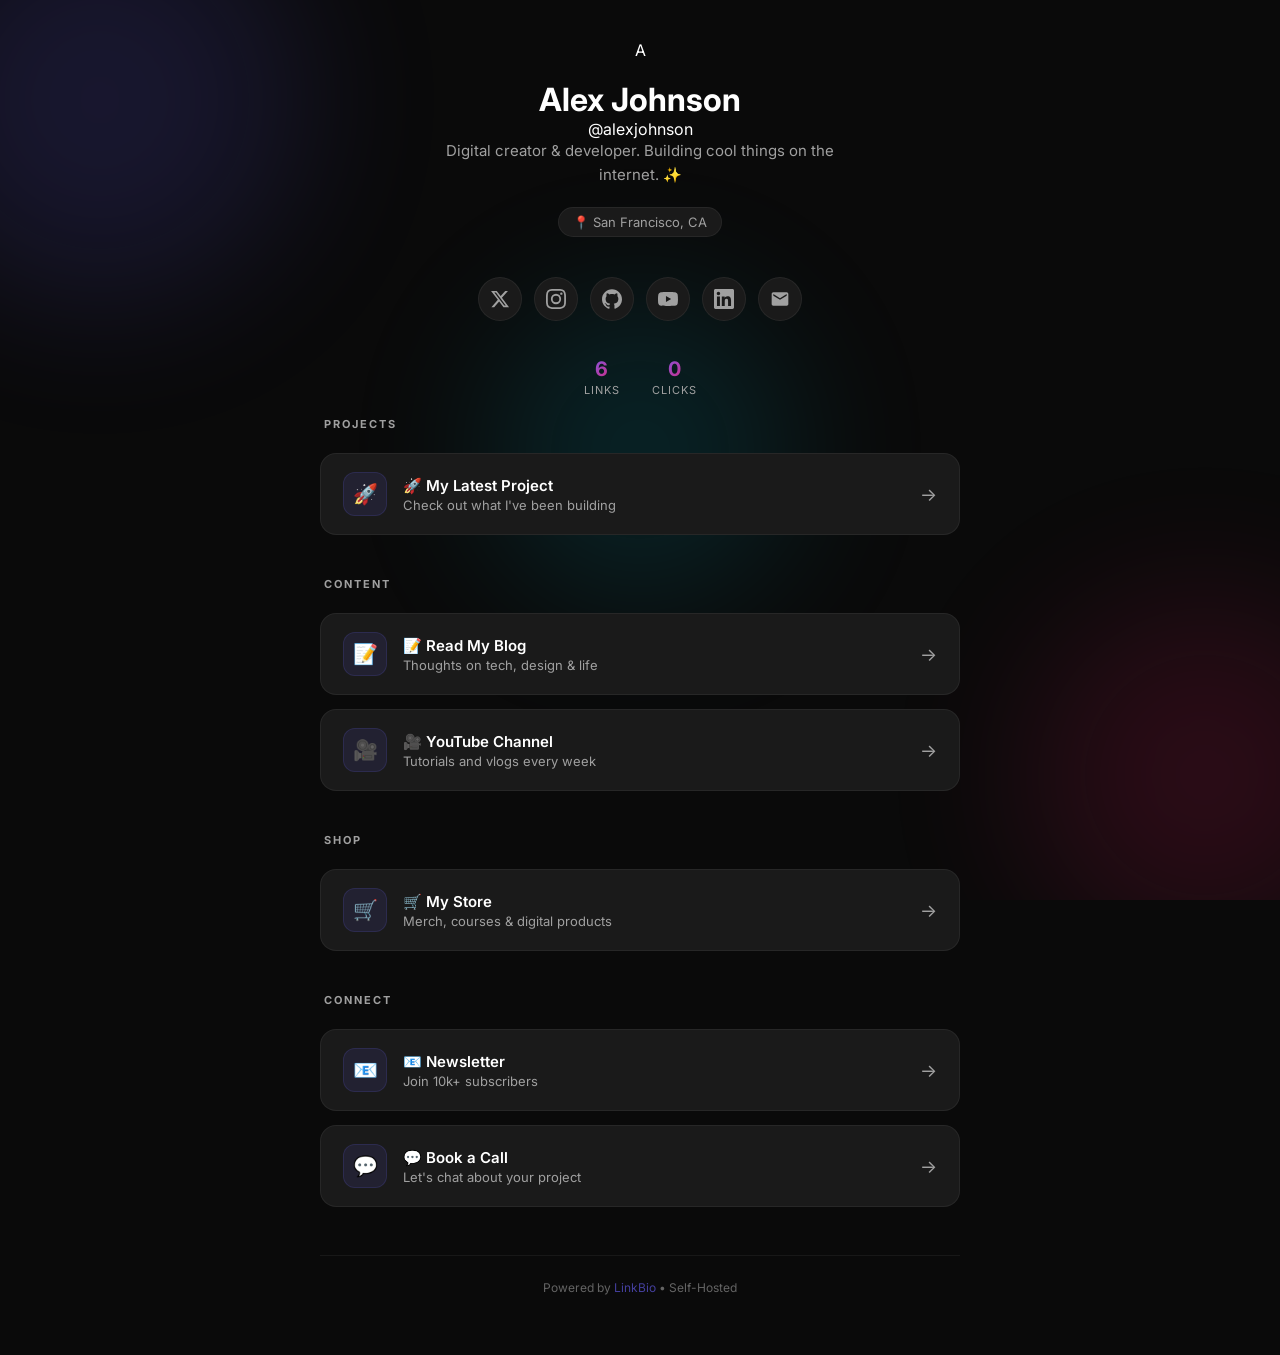
==== commit 2d58f1b8: "Update linktree.html and add config.json for site configuration" ====
--- a/linktree.html
+++ b/linktree.html
@@ -4,10 +4,10 @@
 <head>
     <meta charset="UTF-8">
     <meta name="viewport" content="width=device-width, initial-scale=1.0">
-    <title>LinkBio - Self-Hosted Link in Bio Tool</title>
-    <meta name="description" content="My links, all in one place.">
-    <meta property="og:title" content="LinkBio">
-    <meta property="og:description" content="All my important links in one place.">
+    <title>Loading...</title>
+    <meta name="description" content="">
+    <meta property="og:title" content="">
+    <meta property="og:description" content="">
     <meta property="og:type" content="website">
     <link rel="preconnect" href="https://fonts.googleapis.com">
     <link rel="preconnect" href="https://fonts.gstatic.com" crossorigin>
@@ -113,257 +113,6 @@
             padding: 40px 20px 60px;
         }
 
-        /* Admin Panel */
-        .admin-toggle {
-            position: fixed;
-            bottom: 24px;
-            right: 24px;
-            z-index: 1000;
-            width: 52px;
-            height: 52px;
-            border-radius: 50%;
-            background: var(--gradient-1);
-            border: none;
-            color: white;
-            font-size: 22px;
-            cursor: pointer;
-            box-shadow: 0 4px 20px var(--accent-glow);
-            transition: var(--transition);
-            display: flex;
-            align-items: center;
-            justify-content: center;
-        }
-
-        .admin-toggle:hover {
-            transform: scale(1.1);
-            box-shadow: 0 6px 30px var(--accent-glow);
-        }
-
-        .admin-overlay {
-            display: none;
-            position: fixed;
-            top: 0;
-            left: 0;
-            width: 100%;
-            height: 100%;
-            background: rgba(0, 0, 0, 0.7);
-            backdrop-filter: blur(8px);
-            z-index: 999;
-            animation: fadeIn 0.3s ease;
-        }
-
-        .admin-overlay.active {
-            display: flex;
-            align-items: center;
-            justify-content: center;
-        }
-
-        @keyframes fadeIn {
-            from { opacity: 0; }
-            to { opacity: 1; }
-        }
-
-        .admin-panel {
-            background: var(--bg-secondary);
-            border: 1px solid var(--border);
-            border-radius: var(--radius);
-            padding: 32px;
-            width: 90%;
-            max-width: 560px;
-            max-height: 85vh;
-            overflow-y: auto;
-            box-shadow: var(--shadow-lg);
-            animation: slideUp 0.3s ease;
-        }
-
-        .admin-panel::-webkit-scrollbar {
-            width: 6px;
-        }
-
-        .admin-panel::-webkit-scrollbar-track {
-            background: transparent;
-        }
-
-        .admin-panel::-webkit-scrollbar-thumb {
-            background: var(--border-hover);
-            border-radius: 3px;
-        }
-
-        @keyframes slideUp {
-            from { transform: translateY(30px); opacity: 0; }
-            to { transform: translateY(0); opacity: 1; }
-        }
-
-        .admin-header {
-            display: flex;
-            align-items: center;
-            justify-content: space-between;
-            margin-bottom: 28px;
-        }
-
-        .admin-header h2 {
-            font-size: 22px;
-            font-weight: 700;
-            background: var(--gradient-1);
-            -webkit-background-clip: text;
-            -webkit-text-fill-color: transparent;
-            background-clip: text;
-        }
-
-        .admin-close {
-            background: none;
-            border: none;
-            color: var(--text-secondary);
-            font-size: 28px;
-            cursor: pointer;
-            padding: 4px;
-            transition: var(--transition);
-            line-height: 1;
-        }
-
-        .admin-close:hover {
-            color: var(--text-primary);
-        }
-
-        .admin-section {
-            margin-bottom: 28px;
-        }
-
-        .admin-section h3 {
-            font-size: 13px;
-            font-weight: 600;
-            text-transform: uppercase;
-            letter-spacing: 1.5px;
-            color: var(--text-secondary);
-            margin-bottom: 14px;
-        }
-
-        .form-group {
-            margin-bottom: 16px;
-        }
-
-        .form-group label {
-            display: block;
-            font-size: 13px;
-            font-weight: 500;
-            color: var(--text-secondary);
-            margin-bottom: 6px;
-        }
-
-        .form-group input,
-        .form-group textarea,
-        .form-group select {
-            width: 100%;
-            padding: 12px 16px;
-            background: var(--bg-card);
-            border: 1px solid var(--border);
-            border-radius: var(--radius-sm);
-            color: var(--text-primary);
-            font-size: 14px;
-            font-family: inherit;
-            transition: var(--transition);
-            outline: none;
-        }
-
-        .form-group input:focus,
-        .form-group textarea:focus,
-        .form-group select:focus {
-            border-color: var(--accent);
-            box-shadow: 0 0 0 3px var(--accent-glow);
-        }
-
-        .form-group textarea {
-            resize: vertical;
-            min-height: 80px;
-        }
-
-        .btn {
-            display: inline-flex;
-            align-items: center;
-            gap: 8px;
-            padding: 12px 24px;
-            border-radius: var(--radius-sm);
-            font-size: 14px;
-            font-weight: 600;
-            font-family: inherit;
-            cursor: pointer;
-            transition: var(--transition);
-            border: none;
-            text-decoration: none;
-        }
-
-        .btn-primary {
-            background: var(--gradient-1);
-            color: white;
-            box-shadow: 0 4px 15px var(--accent-glow);
-        }
-
-        .btn-primary:hover {
-            transform: translateY(-1px);
-            box-shadow: 0 6px 25px var(--accent-glow);
-        }
-
-        .btn-secondary {
-            background: var(--bg-card);
-            color: var(--text-primary);
-            border: 1px solid var(--border);
-        }
-
-        .btn-secondary:hover {
-            border-color: var(--border-hover);
-            background: var(--bg-card-hover);
-        }
-
-        .btn-danger {
-            background: rgba(239, 68, 68, 0.15);
-            color: #ef4444;
-            border: 1px solid rgba(239, 68, 68, 0.2);
-        }
-
-        .btn-danger:hover {
-            background: rgba(239, 68, 68, 0.25);
-        }
-
-        .btn-sm {
-            padding: 8px 14px;
-            font-size: 12px;
-        }
-
-        .admin-link-item {
-            background: var(--bg-card);
-            border: 1px solid var(--border);
-            border-radius: var(--radius-sm);
-            padding: 16px;
-            margin-bottom: 12px;
-            transition: var(--transition);
-        }
-
-        .admin-link-item:hover {
-            border-color: var(--border-hover);
-        }
-
-        .admin-link-header {
-            display: flex;
-            align-items: center;
-            justify-content: space-between;
-            margin-bottom: 12px;
-        }
-
-        .admin-link-title {
-            font-weight: 600;
-            font-size: 14px;
-        }
-
-        .admin-link-actions {
-            display: flex;
-            gap: 6px;
-        }
-
-        .admin-btn-row {
-            display: flex;
-            gap: 10px;
-            flex-wrap: wrap;
-        }
 
         /* Profile Section */
         .profile {
@@ -393,56 +142,6 @@
         .avatar:hover {
             transform: scale(1.05);
             box-shadow: 0 0 40px var(--accent-glow);
-        }
-
-        .avatar-placeholder {
-            width: 110px;
-            height: 110px;
-            border-radius: 50%;
-            background: var(--gradient-1);
-            display: flex;
-            align-items: center;
-            justify-content: center;
-            font-size: 42px;
-            font-weight: 700;
-            color: white;
-            box-shadow: 0 0 30px var(--accent-glow);
-            transition: var(--transition);
-        }
-
-        .avatar-placeholder:hover {
-            transform: scale(1.05);
-        }
-
-        .status-dot {
-            position: absolute;
-            bottom: 6px;
-            right: 6px;
-            width: 18px;
-            height: 18px;
-            background: #22c55e;
-            border-radius: 50%;
-            border: 3px solid var(--bg-primary);
-            animation: pulse 2s infinite;
-        }
-
-        @keyframes pulse {
-            0%, 100% { box-shadow: 0 0 0 0 rgba(34, 197, 94, 0.4); }
-            50% { box-shadow: 0 0 0 8px rgba(34, 197, 94, 0); }
-        }
-
-        .profile-name {
-            font-size: 28px;
-            font-weight: 800;
-            margin-bottom: 6px;
-            letter-spacing: -0.5px;
-        }
-
-        .profile-handle {
-            font-size: 15px;
-            color: var(--accent);
-            margin-bottom: 12px;
-            font-weight: 500;
         }
 
         .profile-bio {
@@ -704,82 +403,6 @@
             text-shadow: 0 1px 3px rgba(0,0,0,0.5);
         }
 
-        /* Toast */
-        .toast {
-            position: fixed;
-            bottom: 90px;
-            left: 50%;
-            transform: translateX(-50%) translateY(20px);
-            background: var(--bg-card);
-            color: var(--text-primary);
-            padding: 12px 24px;
-            border-radius: var(--radius-sm);
-            border: 1px solid var(--border);
-            font-size: 14px;
-            font-weight: 500;
-            box-shadow: var(--shadow-lg);
-            opacity: 0;
-            transition: all 0.3s ease;
-            z-index: 2000;
-            pointer-events: none;
-        }
-
-        .toast.show {
-            opacity: 1;
-            transform: translateX(-50%) translateY(0);
-        }
-
-        /* Password modal */
-        .password-modal {
-            display: none;
-            position: fixed;
-            top: 0;
-            left: 0;
-            width: 100%;
-            height: 100%;
-            background: rgba(0,0,0,0.8);
-            backdrop-filter: blur(8px);
-            z-index: 1001;
-            align-items: center;
-            justify-content: center;
-        }
-
-        .password-modal.active {
-            display: flex;
-        }
-
-        .password-box {
-            background: var(--bg-secondary);
-            border: 1px solid var(--border);
-            border-radius: var(--radius);
-            padding: 32px;
-            width: 90%;
-            max-width: 380px;
-            text-align: center;
-            animation: slideUp 0.3s ease;
-        }
-
-        .password-box h3 {
-            margin-bottom: 8px;
-            font-size: 18px;
-        }
-
-        .password-box p {
-            color: var(--text-secondary);
-            font-size: 13px;
-            margin-bottom: 20px;
-        }
-
-        .password-box .form-group {
-            margin-bottom: 16px;
-        }
-
-        .password-error {
-            color: #ef4444;
-            font-size: 13px;
-            margin-top: 8px;
-            display: none;
-        }
 
         /* Responsive */
         @media (max-width: 480px) {
@@ -800,11 +423,6 @@
                 height: 38px;
                 font-size: 17px;
                 margin-right: 12px;
-            }
-
-            .admin-panel {
-                padding: 24px;
-                width: 95%;
             }
 
             .stats-bar {
@@ -840,7 +458,7 @@
 
         /* Print */
         @media print {
-            .admin-toggle, .bg-effects, .toast { display: none !important; }
+            .bg-effects { display: none !important; }
             body { background: white; color: black; }
         }
     </style>
@@ -856,176 +474,34 @@
         <!-- Content rendered by JS -->
     </div>
 
-    <button class="admin-toggle" id="adminToggle" title="Admin Panel">⚙️</button>
-
-    <div class="toast" id="toast"></div>
-
-    <!-- Password Modal -->
-    <div class="password-modal" id="passwordModal">
-        <div class="password-box">
-            <h3>🔒 Admin Access</h3>
-            <p>Enter your password to access the admin panel.</p>
-            <div class="form-group">
-                <input type="password" id="passwordInput" placeholder="Enter password..." autocomplete="off">
-                <div class="password-error" id="passwordError">Incorrect password. Please try again.</div>
-            </div>
-            <div class="admin-btn-row" style="justify-content: center;">
-                <button class="btn btn-primary" onclick="checkPassword()">Unlock</button>
-                <button class="btn btn-secondary" onclick="closePasswordModal()">Cancel</button>
-            </div>
-        </div>
-    </div>
-
-    <!-- Admin Panel -->
-    <div class="admin-overlay" id="adminOverlay">
-        <div class="admin-panel">
-            <div class="admin-header">
-                <h2>⚡ Admin Panel</h2>
-                <button class="admin-close" onclick="closeAdmin()">&times;</button>
-            </div>
-
-            <!-- Profile Settings -->
-            <div class="admin-section">
-                <h3>👤 Profile</h3>
-                <div class="form-group">
-                    <label>Display Name</label>
-                    <input type="text" id="editName" placeholder="Your Name">
-                </div>
-                <div class="form-group">
-                    <label>Handle / Username</label>
-                    <input type="text" id="editHandle" placeholder="@username">
-                </div>
-                <div class="form-group">
-                    <label>Bio</label>
-                    <textarea id="editBio" placeholder="Write something about yourself..."></textarea>
-                </div>
-                <div class="form-group">
-                    <label>Location</label>
-                    <input type="text" id="editLocation" placeholder="City, Country">
-                </div>
-                <div class="form-group">
-                    <label>Avatar URL (leave empty for initial)</label>
-                    <input type="text" id="editAvatar" placeholder="https://example.com/photo.jpg">
-                </div>
-                <button class="btn btn-primary" onclick="saveProfile()">💾 Save Profile</button>
-            </div>
-
-            <!-- Social Links -->
-            <div class="admin-section">
-                <h3>🌐 Social Icons</h3>
-                <div id="socialEditor"></div>
-                <div class="admin-btn-row" style="margin-top: 12px;">
-                    <button class="btn btn-secondary btn-sm" onclick="addSocial()">+ Add Social</button>
-                    <button class="btn btn-primary btn-sm" onclick="saveSocials()">💾 Save Socials</button>
-                </div>
-            </div>
-
-            <!-- Links Manager -->
-            <div class="admin-section">
-                <h3>🔗 Links</h3>
-                <div id="linksEditor"></div>
-                <div class="admin-btn-row" style="margin-top: 12px;">
-                    <button class="btn btn-secondary btn-sm" onclick="addLink()">+ Add Link</button>
-                    <button class="btn btn-primary btn-sm" onclick="saveLinks()">💾 Save Links</button>
-                </div>
-            </div>
-
-            <!-- Settings -->
-            <div class="admin-section">
-                <h3>🔐 Security</h3>
-                <div class="form-group">
-                    <label>Admin Password</label>
-                    <input type="password" id="editPassword" placeholder="Change admin password">
-                </div>
-                <button class="btn btn-primary btn-sm" onclick="savePassword()">🔑 Update Password</button>
-            </div>
-
-            <!-- Export / Import -->
-            <div class="admin-section">
-                <h3>📦 Data</h3>
-                <div class="admin-btn-row">
-                    <button class="btn btn-secondary btn-sm" onclick="exportData()">📤 Export</button>
-                    <button class="btn btn-secondary btn-sm" onclick="document.getElementById('importFile').click()">📥 Import</button>
-                    <input type="file" id="importFile" accept=".json" style="display:none" onchange="importData(event)">
-                    <button class="btn btn-danger btn-sm" onclick="resetData()">🗑 Reset All</button>
-                </div>
-            </div>
-        </div>
-    </div>
 
     <script>
         // ============================================
-        // DEFAULT CONFIGURATION - Edit these values!
-        // ============================================
-        const DEFAULT_DATA = {
+        // CONFIGURATION
+        // ============================================
+        const CONFIG_PATH = 'config.json';
+
+        const FALLBACK_DATA = {
+            site: {
+                titleTemplate: '{name} | LinkBio',
+                description: '',
+                ogTitle: '',
+                ogDescription: '',
+                footerHtml: 'Powered by <a href="#">LinkBio</a> • Self-Hosted'
+            },
             profile: {
-                name: "Alex Johnson",
-                handle: "@alexjohnson",
-                bio: "Digital creator & developer. Building cool things on the internet. ✨",
-                location: "San Francisco, CA",
-                avatar: ""
+                name: 'LinkBio',
+                handle: '',
+                bio: '',
+                location: '',
+                avatar: ''
             },
-            password: "admin123",
-            socials: [
-                { platform: "twitter", url: "https://twitter.com" },
-                { platform: "instagram", url: "https://instagram.com" },
-                { platform: "github", url: "https://github.com" },
-                { platform: "youtube", url: "https://youtube.com" },
-                { platform: "linkedin", url: "https://linkedin.com" },
-                { platform: "email", url: "mailto:hello@example.com" }
-            ],
-            links: [
-                {
-                    title: "🚀 My Latest Project",
-                    description: "Check out what I've been building",
-                    url: "https://example.com/project",
-                    icon: "🚀",
-                    category: "Projects",
-                    active: true
-                },
-                {
-                    title: "📝 Read My Blog",
-                    description: "Thoughts on tech, design & life",
-                    url: "https://example.com/blog",
-                    icon: "📝",
-                    category: "Content",
-                    active: true
-                },
-                {
-                    title: "🎥 YouTube Channel",
-                    description: "Tutorials and vlogs every week",
-                    url: "https://youtube.com",
-                    icon: "🎥",
-                    category: "Content",
-                    active: true
-                },
-                {
-                    title: "🛒 My Store",
-                    description: "Merch, courses & digital products",
-                    url: "https://example.com/store",
-                    icon: "🛒",
-                    category: "Shop",
-                    active: true
-                },
-                {
-                    title: "📧 Newsletter",
-                    description: "Join 10k+ subscribers",
-                    url: "https://example.com/newsletter",
-                    icon: "📧",
-                    category: "Connect",
-                    active: true
-                },
-                {
-                    title: "💬 Book a Call",
-                    description: "Let's chat about your project",
-                    url: "https://calendly.com",
-                    icon: "💬",
-                    category: "Connect",
-                    active: true
-                }
-            ],
+            socials: [],
+            links: [],
             clicks: {}
         };
+
+        let CONFIG_DATA = null;
 
         // ============================================
         // SVG Icons for Social Platforms
@@ -1051,31 +527,59 @@
         // ============================================
         // DATA MANAGEMENT
         // ============================================
+        function normalizeData(data) {
+            const normalized = JSON.parse(JSON.stringify(data || {}));
+            if (!normalized.site) normalized.site = {};
+            if (!normalized.profile) normalized.profile = {};
+            if (!Array.isArray(normalized.socials)) normalized.socials = [];
+            if (!Array.isArray(normalized.links)) normalized.links = [];
+            if (!normalized.clicks) normalized.clicks = {};
+            return normalized;
+        }
+
+        function mergeData(base, stored) {
+            const merged = JSON.parse(JSON.stringify(base));
+            if (!stored || typeof stored !== 'object') return merged;
+            if (stored.site) merged.site = { ...merged.site, ...stored.site };
+            if (stored.profile) merged.profile = { ...merged.profile, ...stored.profile };
+            if (Array.isArray(stored.socials)) merged.socials = stored.socials;
+            if (Array.isArray(stored.links)) merged.links = stored.links;
+            if (stored.clicks && typeof stored.clicks === 'object') merged.clicks = stored.clicks;
+            return merged;
+        }
+
+        function getDefaultData() {
+            return JSON.parse(JSON.stringify(CONFIG_DATA || FALLBACK_DATA));
+        }
+
+        async function loadConfig() {
+            try {
+                const response = await fetch(CONFIG_PATH, { cache: 'no-store' });
+                if (!response.ok) throw new Error('Failed to load config.json');
+                return normalizeData(await response.json());
+            } catch (err) {
+                console.warn('Using fallback config:', err);
+                return normalizeData(FALLBACK_DATA);
+            }
+        }
+
         function getData() {
             const stored = localStorage.getItem('linkbio_data');
             if (stored) {
                 try {
                     const parsed = JSON.parse(stored);
-                    // Ensure clicks object exists
-                    if (!parsed.clicks) parsed.clicks = {};
-                    return parsed;
-                } catch(e) {
-                    return JSON.parse(JSON.stringify(DEFAULT_DATA));
+                    return mergeData(getDefaultData(), parsed);
+                } catch (e) {
+                    return getDefaultData();
                 }
             }
-            return JSON.parse(JSON.stringify(DEFAULT_DATA));
+            return getDefaultData();
         }
 
         function saveData(data) {
             localStorage.setItem('linkbio_data', JSON.stringify(data));
         }
 
-        function showToast(message) {
-            const toast = document.getElementById('toast');
-            toast.textContent = message;
-            toast.classList.add('show');
-            setTimeout(() => toast.classList.remove('show'), 2800);
-        }
 
         // ============================================
         // RENDERING
@@ -1083,6 +587,7 @@
         function render() {
             const data = getData();
             const container = document.getElementById('mainContainer');
+            applySiteConfig(data);
 
             // Group links by category
             const activeLinks = data.links.filter(l => l.active);
@@ -1164,11 +669,14 @@
             html += '</div>';
 
             // Footer
-            html += `
-                <div class="footer fade-in">
-                    <p class="footer-text">Powered by <a href="#">LinkBio</a> • Self-Hosted</p>
-                </div>
-            `;
+            const footerHtml = data.site && data.site.footerHtml ? data.site.footerHtml : '';
+            if (footerHtml) {
+                html += `
+                    <div class="footer fade-in">
+                        <p class="footer-text">${footerHtml}</p>
+                    </div>
+                `;
+            }
 
             container.innerHTML = html;
         }
@@ -1204,6 +712,27 @@
             return num.toString();
         }
 
+        function setMetaByName(name, content) {
+            const meta = document.querySelector(`meta[name="${name}"]`);
+            if (meta) meta.setAttribute('content', content || '');
+        }
+
+        function setMetaByProperty(property, content) {
+            const meta = document.querySelector(`meta[property="${property}"]`);
+            if (meta) meta.setAttribute('content', content || '');
+        }
+
+        function applySiteConfig(data) {
+            const site = data.site || {};
+            const profile = data.profile || {};
+            const titleTemplate = site.titleTemplate || '{name} | LinkBio';
+            const pageTitle = titleTemplate.replace('{name}', profile.name || 'LinkBio');
+            document.title = pageTitle;
+            setMetaByName('description', site.description || '');
+            setMetaByProperty('og:title', site.ogTitle || pageTitle);
+            setMetaByProperty('og:description', site.ogDescription || site.description || '');
+        }
+
         // ============================================
         // CLICK TRACKING
         // ============================================
@@ -1214,334 +743,20 @@
             saveData(data);
         }
 
-        // ============================================
-        // ADMIN PANEL
-        // ============================================
-        let isAuthenticated = false;
-
-        document.getElementById('adminToggle').addEventListener('click', () => {
-            if (isAuthenticated) {
-                openAdmin();
-            } else {
-                document.getElementById('passwordModal').classList.add('active');
-                document.getElementById('passwordInput').focus();
-            }
-        });
-
-        document.getElementById('passwordInput').addEventListener('keydown', (e) => {
-            if (e.key === 'Enter') checkPassword();
-        });
-
-        function checkPassword() {
-            const data = getData();
-            const input = document.getElementById('passwordInput').value;
-            if (input === data.password) {
-                isAuthenticated = true;
-                document.getElementById('passwordModal').classList.remove('active');
-                document.getElementById('passwordInput').value = '';
-                document.getElementById('passwordError').style.display = 'none';
-                openAdmin();
-            } else {
-                document.getElementById('passwordError').style.display = 'block';
-                document.getElementById('passwordInput').value = '';
-                document.getElementById('passwordInput').focus();
-            }
-        }
-
-        function closePasswordModal() {
-            document.getElementById('passwordModal').classList.remove('active');
-            document.getElementById('passwordInput').value = '';
-            document.getElementById('passwordError').style.display = 'none';
-        }
-
-        function openAdmin() {
-            const data = getData();
-
-            // Populate profile fields
-            document.getElementById('editName').value = data.profile.name || '';
-            document.getElementById('editHandle').value = data.profile.handle || '';
-            document.getElementById('editBio').value = data.profile.bio || '';
-            document.getElementById('editLocation').value = data.profile.location || '';
-            document.getElementById('editAvatar').value = data.profile.avatar || '';
-
-            // Render social editor
-            renderSocialEditor(data.socials);
-
-            // Render links editor
-            renderLinksEditor(data.links);
-
-            document.getElementById('adminOverlay').classList.add('active');
-        }
-
-        function closeAdmin() {
-            document.getElementById('adminOverlay').classList.remove('active');
-        }
-
-        // Close admin on overlay click
-        document.getElementById('adminOverlay').addEventListener('click', (e) => {
-            if (e.target === document.getElementById('adminOverlay')) {
-                closeAdmin();
-            }
-        });
-
-        // Close on Escape
-        document.addEventListener('keydown', (e) => {
-            if (e.key === 'Escape') {
-                closeAdmin();
-                closePasswordModal();
-            }
-        });
-
-        // ============================================
-        // PROFILE EDITOR
-        // ============================================
-        function saveProfile() {
-            const data = getData();
-            data.profile.name = document.getElementById('editName').value.trim();
-            data.profile.handle = document.getElementById('editHandle').value.trim();
-            data.profile.bio = document.getElementById('editBio').value.trim();
-            data.profile.location = document.getElementById('editLocation').value.trim();
-            data.profile.avatar = document.getElementById('editAvatar').value.trim();
-            saveData(data);
+
+        // ============================================
+        // INITIALIZE
+        // ============================================
+        async function init() {
+            CONFIG_DATA = await loadConfig();
+            const mergedDefault = mergeData(getDefaultData(), CONFIG_DATA);
+            if (!localStorage.getItem('linkbio_data')) {
+                saveData(mergedDefault);
+            }
             render();
-            showToast('✅ Profile saved!');
-        }
-
-        // ============================================
-        // SOCIAL EDITOR
-        // ============================================
-        function renderSocialEditor(socials) {
-            const container = document.getElementById('socialEditor');
-            let html = '';
-            socials.forEach((social, i) => {
-                html += `
-                    <div class="admin-link-item" data-social-index="${i}">
-                        <div class="admin-link-header">
-                            <span class="admin-link-title">${social.platform}</span>
-                            <div class="admin-link-actions">
-                                <button class="btn btn-danger btn-sm" onclick="removeSocial(${i})">✕</button>
-                            </div>
-                        </div>
-                        <div class="form-group" style="margin-bottom:8px">
-                            <select onchange="updateSocialField(${i}, 'platform', this.value)">
-                                ${PLATFORM_OPTIONS.map(p => `<option value="${p}" ${p === social.platform ? 'selected' : ''}>${p}</option>`).join('')}
-                            </select>
-                        </div>
-                        <div class="form-group" style="margin-bottom:0">
-                            <input type="url" value="${escapeHtml(social.url)}" placeholder="URL" onchange="updateSocialField(${i}, 'url', this.value)">
-                        </div>
-                    </div>
-                `;
-            });
-            container.innerHTML = html;
-        }
-
-        function updateSocialField(index, field, value) {
-            const data = getData();
-            if (data.socials[index]) {
-                data.socials[index][field] = value;
-                saveData(data);
-            }
-        }
-
-        function addSocial() {
-            const data = getData();
-            data.socials.push({ platform: 'website', url: 'https://' });
-            saveData(data);
-            renderSocialEditor(data.socials);
-            showToast('➕ Social added!');
-        }
-
-        function removeSocial(index) {
-            const data = getData();
-            data.socials.splice(index, 1);
-            saveData(data);
-            renderSocialEditor(data.socials);
-            showToast('🗑 Social removed');
-        }
-
-        function saveSocials() {
-            render();
-            showToast('✅ Socials saved!');
-        }
-
-        // ============================================
-        // LINKS EDITOR
-        // ============================================
-        function renderLinksEditor(links) {
-            const container = document.getElementById('linksEditor');
-            let html = '';
-            links.forEach((link, i) => {
-                const clicks = getData().clicks[link.url] || 0;
-                html += `
-                    <div class="admin-link-item" data-link-index="${i}">
-                        <div class="admin-link-header">
-                            <span class="admin-link-title">${link.icon || '🔗'} ${escapeHtml(link.title || 'Untitled')}</span>
-                            <div class="admin-link-actions">
-                                ${i > 0 ? `<button class="btn btn-secondary btn-sm" onclick="moveLink(${i}, -1)">↑</button>` : ''}
-                                ${i < links.length - 1 ? `<button class="btn btn-secondary btn-sm" onclick="moveLink(${i}, 1)">↓</button>` : ''}
-                                <button class="btn btn-danger btn-sm" onclick="removeLink(${i})">✕</button>
-                            </div>
-                        </div>
-                        <div style="display:grid; grid-template-columns:60px 1fr; gap:8px; margin-bottom:8px">
-                            <div class="form-group" style="margin-bottom:0">
-                                <input type="text" value="${escapeHtml(link.icon)}" placeholder="Icon" onchange="updateLinkField(${i}, 'icon', this.value)" style="text-align:center">
-                            </div>
-                            <div class="form-group" style="margin-bottom:0">
-                                <input type="text" value="${escapeHtml(link.title)}" placeholder="Title" onchange="updateLinkField(${i}, 'title', this.value)">
-                            </div>
-                        </div>
-                        <div class="form-group" style="margin-bottom:8px">
-                            <input type="text" value="${escapeHtml(link.description)}" placeholder="Description (optional)" onchange="updateLinkField(${i}, 'description', this.value)">
-                        </div>
-                        <div class="form-group" style="margin-bottom:8px">
-                            <input type="url" value="${escapeHtml(link.url)}" placeholder="URL" onchange="updateLinkField(${i}, 'url', this.value)">
-                        </div>
-                        <div style="display:grid; grid-template-columns:1fr auto; gap:8px; align-items:center;">
-                            <div class="form-group" style="margin-bottom:0">
-                                <input type="text" value="${escapeHtml(link.category)}" placeholder="Category (optional)" onchange="updateLinkField(${i}, 'category', this.value)">
-                            </div>
-                            <label style="display:flex; align-items:center; gap:6px; font-size:13px; color:var(--text-secondary); cursor:pointer; white-space:nowrap;">
-                                <input type="checkbox" ${link.active ? 'checked' : ''} onchange="updateLinkField(${i}, 'active', this.checked)">
-                                Active
-                            </label>
-                        </div>
-                        ${clicks > 0 ? `<div style="margin-top:8px; font-size:12px; color:var(--text-secondary);">📊 ${clicks} clicks</div>` : ''}
-                    </div>
-                `;
-            });
-            container.innerHTML = html;
-        }
-
-        function updateLinkField(index, field, value) {
-            const data = getData();
-            if (data.links[index]) {
-                data.links[index][field] = value;
-                saveData(data);
-            }
-        }
-
-        function addLink() {
-            const data = getData();
-            data.links.push({
-                title: 'New Link',
-                description: '',
-                url: 'https://',
-                icon: '🔗',
-                category: '',
-                active: true
-            });
-            saveData(data);
-            renderLinksEditor(data.links);
-            showToast('➕ Link added!');
-        }
-
-        function removeLink(index) {
-            if (!confirm('Remove this link?')) return;
-            const data = getData();
-            data.links.splice(index, 1);
-            saveData(data);
-            renderLinksEditor(data.links);
-            showToast('🗑 Link removed');
-        }
-
-        function moveLink(index, direction) {
-            const data = getData();
-            const newIndex = index + direction;
-            if (newIndex < 0 || newIndex >= data.links.length) return;
-            const temp = data.links[index];
-            data.links[index] = data.links[newIndex];
-            data.links[newIndex] = temp;
-            saveData(data);
-            renderLinksEditor(data.links);
-        }
-
-        function saveLinks() {
-            render();
-            showToast('✅ Links saved!');
-        }
-
-        // ============================================
-        // PASSWORD
-        // ============================================
-        function savePassword() {
-            const newPass = document.getElementById('editPassword').value.trim();
-            if (!newPass) {
-                showToast('⚠️ Password cannot be empty');
-                return;
-            }
-            if (newPass.length < 4) {
-                showToast('⚠️ Password must be at least 4 characters');
-                return;
-            }
-            const data = getData();
-            data.password = newPass;
-            saveData(data);
-            document.getElementById('editPassword').value = '';
-            showToast('🔑 Password updated!');
-        }
-
-        // ============================================
-        // EXPORT / IMPORT / RESET
-        // ============================================
-        function exportData() {
-            const data = getData();
-            const blob = new Blob([JSON.stringify(data, null, 2)], { type: 'application/json' });
-            const url = URL.createObjectURL(blob);
-            const a = document.createElement('a');
-            a.href = url;
-            a.download = `linkbio-backup-${new Date().toISOString().slice(0, 10)}.json`;
-            a.click();
-            URL.revokeObjectURL(url);
-            showToast('📤 Data exported!');
-        }
-
-        function importData(event) {
-            const file = event.target.files[0];
-            if (!file) return;
-            const reader = new FileReader();
-            reader.onload = (e) => {
-                try {
-                    const imported = JSON.parse(e.target.result);
-                    if (imported.profile && imported.links) {
-                        saveData(imported);
-                        render();
-                        openAdmin();
-                        showToast('📥 Data imported successfully!');
-                    } else {
-                        showToast('⚠️ Invalid file format');
-                    }
-                } catch (err) {
-                    showToast('⚠️ Error reading file');
-                }
-            };
-            reader.readAsText(file);
-            event.target.value = '';
-        }
-
-        function resetData() {
-            if (!confirm('Are you sure? This will delete ALL your data and restore defaults.')) return;
-            if (!confirm('This cannot be undone. Really reset everything?')) return;
-            localStorage.removeItem('linkbio_data');
-            render();
-            openAdmin();
-            showToast('🗑 All data reset to defaults');
-        }
-
-        // ============================================
-        // INITIALIZE
-        // ============================================
-        // Initialize data if first visit
-        if (!localStorage.getItem('linkbio_data')) {
-            saveData(DEFAULT_DATA);
-        }
-
-        // Render the page
-        render();
-
-        // Update page title
-        const pageData = getData();
-        document.title = `${pageData.profile.name} | LinkBio`;
+        }
+
+        init();
 
         // Service Worker registration for PWA-like behavior (optional)
         if ('serviceWorker' in navigator && location.protocol === 'https:') {
